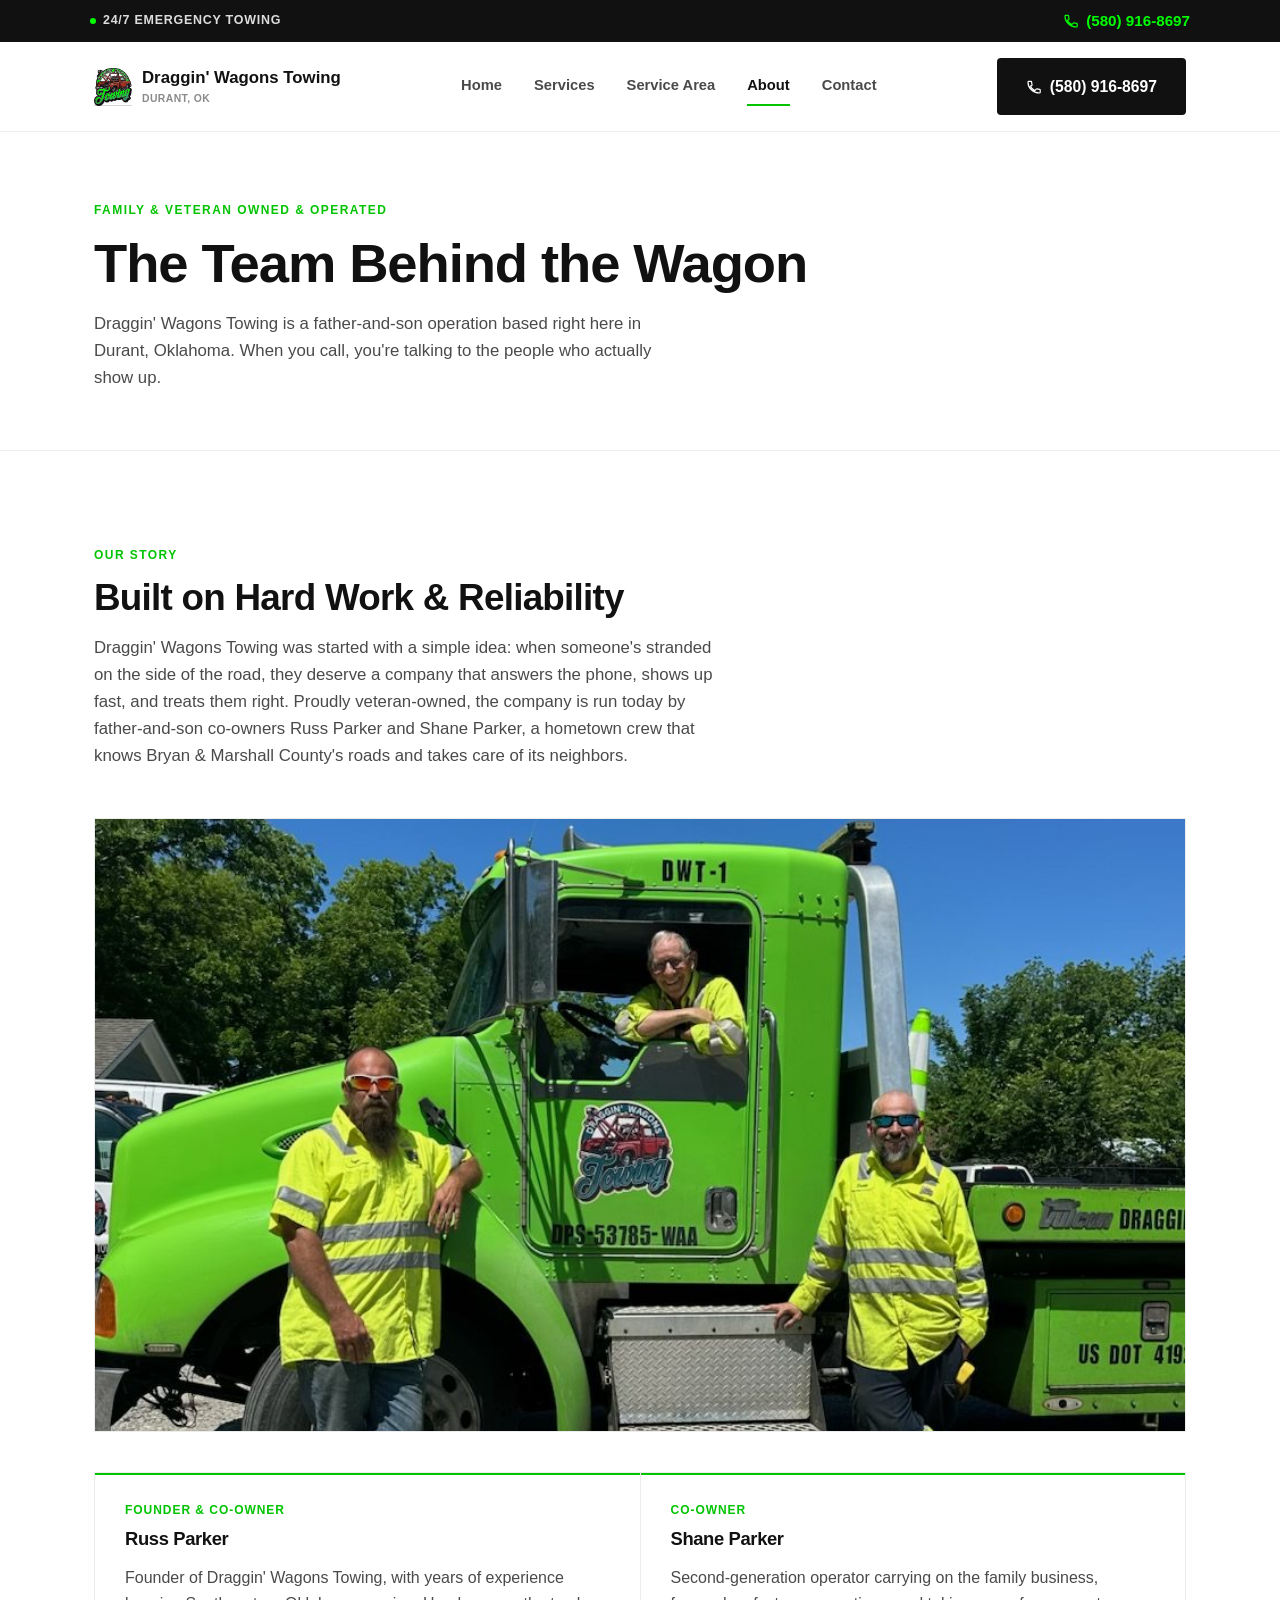
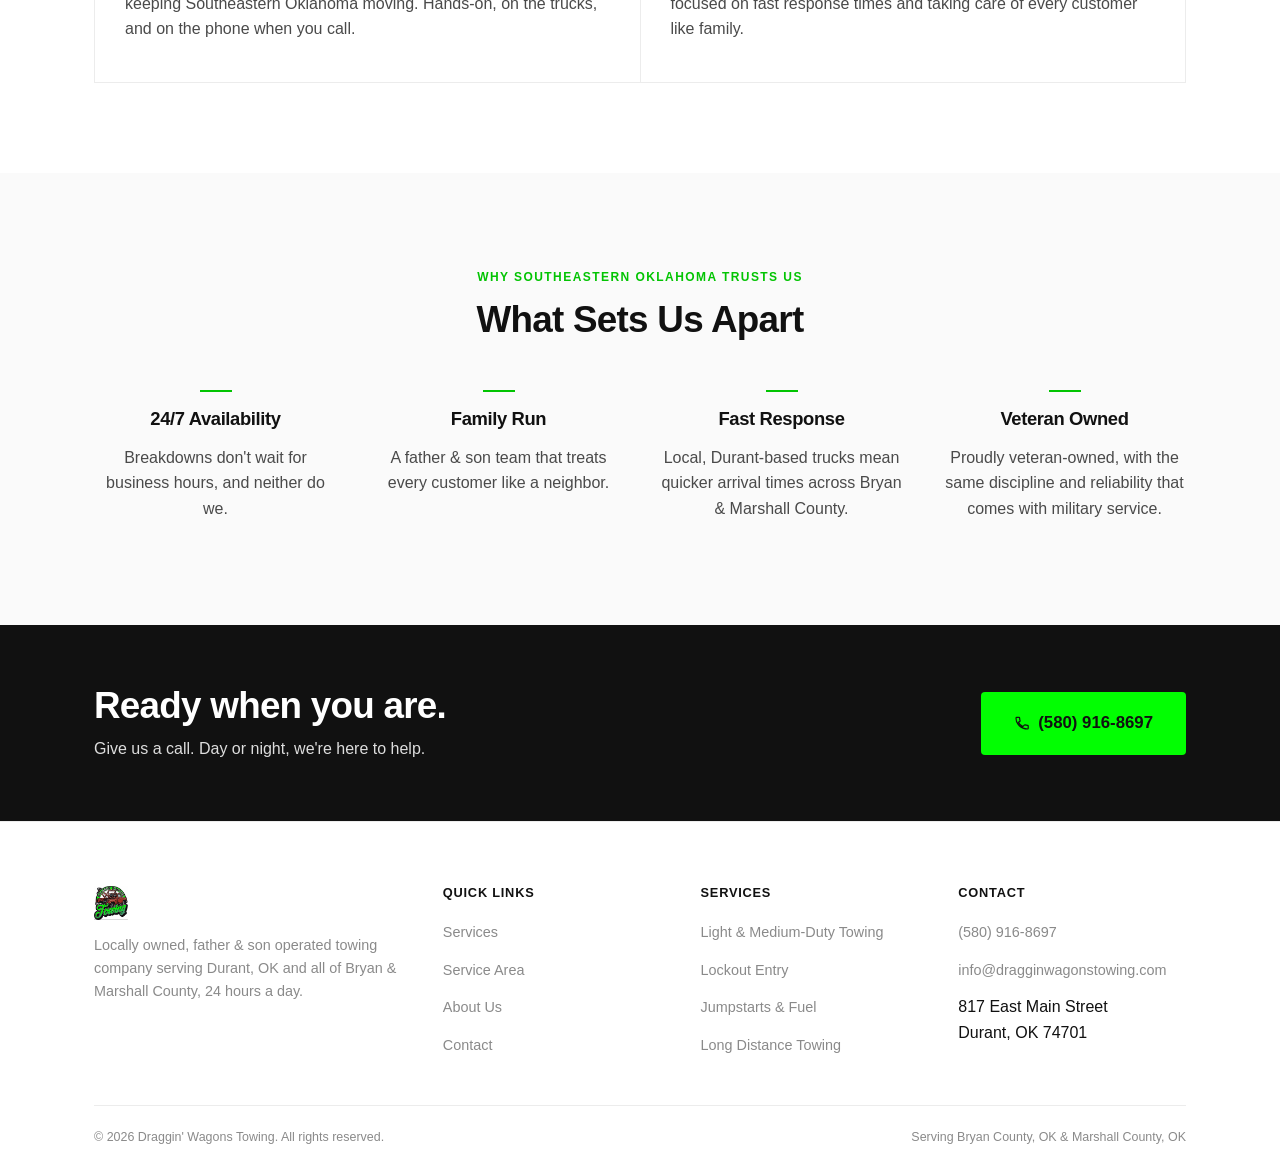
==== about.html @ ea681a14 "Initial site: Draggin' Wagons Towing v1 Static site for a Durant, OK towing company - homepage, serv" ====
<!DOCTYPE html>
<html lang="en">
<head>
<meta charset="UTF-8">
<meta name="viewport" content="width=device-width, initial-scale=1.0">
<title>About Us | Draggin' Wagons Towing, Durant, OK</title>
<meta name="description" content="Draggin' Wagons Towing is a veteran &amp; family owned towing company run by Russ and Shane Parker, based in Durant, OK, proudly serving Bryan &amp; Marshall County 24/7.">
<link rel="canonical" href="https://www.dragginwagonstowing.com/about.html">
<link rel="icon" href="images/favicon.jpg" type="image/jpeg">
<link rel="stylesheet" href="css/style.css">
</head>
<body>

<div class="call-bar">
  <div class="call-bar-inner">
    <span class="call-bar-text"><span class="dot"></span><span class="label">24/7 Emergency Towing</span></span>
    <a href="tel:+15809168697" class="call-bar-btn"><span class="icon"><svg viewBox="0 0 24 24" fill="none" stroke="currentColor" stroke-width="1.8" stroke-linecap="round" stroke-linejoin="round"><path d="M6.6 10.8c1.4 2.8 3.8 5.2 6.6 6.6l2.2-2.2c.3-.3.7-.4 1.1-.3 1.2.4 2.5.6 3.8.6.6 0 1 .4 1 1V20c0 .6-.4 1-1 1C10.5 21 3 13.5 3 4.7c0-.6.4-1 1-1h3.5c.6 0 1 .4 1 1 0 1.3.2 2.6.6 3.8.1.4 0 .8-.3 1.1L6.6 10.8Z"/></svg></span> (580) 916-8697</a>
  </div>
</div>

<header class="site-header">
  <div class="header-inner">
    <a href="index.html" class="brand">
      <img src="images/draggin-wagons-logo.jpg" alt="Draggin' Wagons Towing logo">
      <span class="brand-text">Draggin' Wagons Towing<small>Durant, OK</small></span>
    </a>
    <nav class="main-nav">
      <a href="index.html">Home</a>
      <a href="services.html">Services</a>
      <a href="service-area.html">Service Area</a>
      <a href="about.html" class="active">About</a>
      <a href="contact.html">Contact</a>
    </nav>
    <div class="header-cta">
      <a href="tel:+15809168697" class="btn btn-primary"><span class="call-text"><span class="icon"><svg viewBox="0 0 24 24" fill="none" stroke="currentColor" stroke-width="1.8" stroke-linecap="round" stroke-linejoin="round"><path d="M6.6 10.8c1.4 2.8 3.8 5.2 6.6 6.6l2.2-2.2c.3-.3.7-.4 1.1-.3 1.2.4 2.5.6 3.8.6.6 0 1 .4 1 1V20c0 .6-.4 1-1 1C10.5 21 3 13.5 3 4.7c0-.6.4-1 1-1h3.5c.6 0 1 .4 1 1 0 1.3.2 2.6.6 3.8.1.4 0 .8-.3 1.1L6.6 10.8Z"/></svg></span></span> (580) 916-8697</a>
      <button class="nav-toggle" aria-label="Toggle menu" aria-expanded="false"><span class="icon"><svg viewBox="0 0 24 24" fill="none" stroke="currentColor" stroke-width="1.8" stroke-linecap="round"><path d="M4 7h16M4 12h16M4 17h16"/></svg></span></button>
    </div>
  </div>
</header>

<section class="page-header">
  <div class="container">
    <span class="eyebrow">Family &amp; Veteran Owned &amp; Operated</span>
    <h1>The Team Behind the Wagon</h1>
    <p>Draggin' Wagons Towing is a father-and-son operation based right here in Durant, Oklahoma. When you call, you're talking to the people who actually show up.</p>
  </div>
</section>

<section>
  <div class="container">
    <div class="section-head left">
      <span class="eyebrow">Our Story</span>
      <h2>Built on Hard Work &amp; Reliability</h2>
      <p>Draggin' Wagons Towing was started with a simple idea: when someone's stranded on the side of the road, they deserve a company that answers the phone, shows up fast, and treats them right. Proudly veteran-owned, the company is run today by father-and-son co-owners Russ Parker and Shane Parker, a hometown crew that knows Bryan &amp; Marshall County's roads and takes care of its neighbors.</p>
    </div>

    <div class="team-photo">
      <img src="images/team-father-son.jpg" alt="The Draggin' Wagons Towing crew with one of their wreckers">
    </div>

    <div class="team-grid">
      <div class="team-card">
        <div class="info">
          <div class="role">Founder &amp; Co-Owner</div>
          <h3>Russ Parker</h3>
          <p>Founder of Draggin' Wagons Towing, with years of experience keeping Southeastern Oklahoma moving. Hands-on, on the trucks, and on the phone when you call.</p>
        </div>
      </div>
      <div class="team-card">
        <div class="info">
          <div class="role">Co-Owner</div>
          <h3>Shane Parker</h3>
          <p>Second-generation operator carrying on the family business, focused on fast response times and taking care of every customer like family.</p>
        </div>
      </div>
    </div>
  </div>
</section>

<section class="section-alt">
  <div class="container">
    <div class="section-head">
      <span class="eyebrow">Why Southeastern Oklahoma Trusts Us</span>
      <h2>What Sets Us Apart</h2>
    </div>
    <div class="values-grid">
      <div class="value-card">
        <h3>24/7 Availability</h3>
        <p>Breakdowns don't wait for business hours, and neither do we.</p>
      </div>
      <div class="value-card">
        <h3>Family Run</h3>
        <p>A father &amp; son team that treats every customer like a neighbor.</p>
      </div>
      <div class="value-card">
        <h3>Fast Response</h3>
        <p>Local, Durant-based trucks mean quicker arrival times across Bryan &amp; Marshall County.</p>
      </div>
      <div class="value-card">
        <h3>Veteran Owned</h3>
        <p>Proudly veteran-owned, with the same discipline and reliability that comes with military service.</p>
      </div>
    </div>
  </div>
</section>

<section class="cta-banner">
  <div class="container cta-banner-inner">
    <div>
      <h2>Ready when you are.</h2>
      <p>Give us a call. Day or night, we're here to help.</p>
    </div>
    <a href="tel:+15809168697" class="btn btn-primary btn-lg"><span class="icon"><svg viewBox="0 0 24 24" fill="none" stroke="currentColor" stroke-width="1.8" stroke-linecap="round" stroke-linejoin="round"><path d="M6.6 10.8c1.4 2.8 3.8 5.2 6.6 6.6l2.2-2.2c.3-.3.7-.4 1.1-.3 1.2.4 2.5.6 3.8.6.6 0 1 .4 1 1V20c0 .6-.4 1-1 1C10.5 21 3 13.5 3 4.7c0-.6.4-1 1-1h3.5c.6 0 1 .4 1 1 0 1.3.2 2.6.6 3.8.1.4 0 .8-.3 1.1L6.6 10.8Z"/></svg></span> (580) 916-8697</a>
  </div>
</section>

<footer class="site-footer">
  <div class="container">
    <div class="footer-grid">
      <div>
        <div class="footer-brand">
          <img src="images/draggin-wagons-logo.jpg" alt="Draggin' Wagons Towing logo">
        </div>
        <p>Locally owned, father &amp; son operated towing company serving Durant, OK and all of Bryan &amp; Marshall County, 24 hours a day.</p>
      </div>
      <div>
        <h4>Quick Links</h4>
        <ul>
          <li><a href="services.html">Services</a></li>
          <li><a href="service-area.html">Service Area</a></li>
          <li><a href="about.html">About Us</a></li>
          <li><a href="contact.html">Contact</a></li>
        </ul>
      </div>
      <div>
        <h4>Services</h4>
        <ul>
          <li><a href="services.html#towing">Light &amp; Medium-Duty Towing</a></li>
          <li><a href="services.html#lockout">Lockout Entry</a></li>
          <li><a href="services.html#roadside">Jumpstarts &amp; Fuel</a></li>
          <li><a href="services.html#longdistance">Long Distance Towing</a></li>
        </ul>
      </div>
      <div>
        <h4>Contact</h4>
        <ul>
          <li><a href="tel:+15809168697">(580) 916-8697</a></li>
          <li><a href="mailto:info@dragginwagonstowing.com">info@dragginwagonstowing.com</a></li>
          <li>817 East Main Street<br>Durant, OK 74701</li>
        </ul>
      </div>
    </div>
    <div class="footer-bottom">
      <span>&copy; 2026 Draggin' Wagons Towing. All rights reserved.</span>
      <span>Serving Bryan County, OK &amp; Marshall County, OK</span>
    </div>
  </div>
</footer>

<script src="js/main.js"></script>
</body>
</html>
---- css/style.css ----
/* ============================================
   Draggin' Wagons Towing - Site Styles
   Minimal. White background. Restrained accent color.
   No scroll animations.
   ============================================ */

:root {
  --green: #02c402;
  --green-bright: #02FE02;
  --black: #111111;
  --white: #ffffff;
  --brown: #A63022;
  --gray-100: #fafafa;
  --gray-200: #ececec;
  --gray-300: #dddddd;
  --gray-500: #8a8a8a;
  --gray-700: #4a4a4a;
  --radius: 4px;
  --max-width: 1140px;
  --font: -apple-system, BlinkMacSystemFont, "Segoe UI", Roboto, Helvetica, Arial, sans-serif;
}

* { box-sizing: border-box; }

body {
  margin: 0;
  font-family: var(--font);
  color: var(--black);
  background: var(--white);
  line-height: 1.6;
  -webkit-font-smoothing: antialiased;
}

img { max-width: 100%; display: block; }
a { color: inherit; text-decoration: none; }

.container {
  max-width: var(--max-width);
  margin: 0 auto;
  padding: 0 24px;
}

h1, h2, h3, h4 {
  font-weight: 800;
  line-height: 1.15;
  margin: 0 0 16px;
  letter-spacing: -0.02em;
}

h1 { font-size: clamp(2.1rem, 5vw, 3.4rem); }
h2 { font-size: clamp(1.6rem, 3.2vw, 2.3rem); }
h3 { font-size: 1.15rem; }

p { margin: 0 0 14px; color: var(--gray-700); }

ul { margin: 0; padding: 0; list-style: none; }

section { padding: 90px 0; }
section.tight { padding: 60px 0; }

.section-alt { background: var(--gray-100); }

.eyebrow {
  display: inline-block;
  color: var(--green);
  font-weight: 700;
  text-transform: uppercase;
  letter-spacing: 0.12em;
  font-size: 0.75rem;
  margin-bottom: 12px;
}

.center { text-align: center; }
.section-head { max-width: 620px; margin: 0 auto 48px; text-align: center; }
.section-head.left { margin: 0 0 48px; text-align: left; }
.section-head p { font-size: 1.05rem; }

/* ---------- Icons ---------- */
.icon {
  display: inline-block;
  width: 1em;
  height: 1em;
  vertical-align: -0.15em;
}

.icon svg { width: 100%; height: 100%; display: block; }

.btn .icon, .call-bar-btn .icon { width: 16px; height: 16px; }
.hero-actions .btn-lg .icon { width: 18px; height: 18px; }
.badge .icon { width: 15px; height: 15px; }
.contact-line .icon { width: 20px; height: 20px; color: var(--brown); }

/* ---------- Buttons ---------- */
.btn {
  display: inline-flex;
  align-items: center;
  justify-content: center;
  gap: 8px;
  padding: 15px 28px;
  border-radius: var(--radius);
  font-weight: 700;
  font-size: 0.98rem;
  border: 1px solid transparent;
  cursor: pointer;
}

.btn-primary { background: var(--black); color: var(--white); }
.btn-primary:hover { background: var(--green); color: var(--black); }

.btn-outline {
  background: transparent;
  color: var(--black);
  border-color: var(--gray-300);
}
.btn-outline:hover { border-color: var(--black); }

.btn-block { width: 100%; }
.btn-lg { padding: 17px 32px; font-size: 1.05rem; }

/* ============================================
   Sticky mobile call bar (thin, minimal)
   ============================================ */
.call-bar {
  background: var(--black);
  color: var(--white);
  position: sticky;
  top: 0;
  z-index: 200;
}

.call-bar-inner {
  max-width: var(--max-width);
  margin: 0 auto;
  display: flex;
  align-items: center;
  justify-content: space-between;
  gap: 10px;
  padding: 9px 20px;
}

.call-bar-text {
  font-weight: 600;
  font-size: 0.78rem;
  text-transform: uppercase;
  letter-spacing: 0.06em;
  color: var(--gray-300);
  display: flex;
  align-items: center;
  gap: 7px;
}

.call-bar-text .dot {
  width: 6px;
  height: 6px;
  border-radius: 50%;
  background: var(--green-bright);
  display: inline-block;
}

.call-bar-btn {
  color: var(--green-bright);
  font-weight: 800;
  font-size: 0.95rem;
  display: flex;
  align-items: center;
  gap: 7px;
  white-space: nowrap;
}

/* ---------- Header ---------- */
header.site-header {
  background: var(--white);
  position: sticky;
  top: 38px;
  z-index: 190;
  border-bottom: 1px solid var(--gray-200);
}

.header-inner {
  max-width: var(--max-width);
  margin: 0 auto;
  padding: 16px 24px;
  display: flex;
  align-items: center;
  justify-content: space-between;
  gap: 16px;
}

.brand {
  display: flex;
  align-items: center;
  gap: 10px;
  color: var(--black);
  font-weight: 800;
  font-size: 1.05rem;
}

.brand img { height: 38px; width: auto; }

.brand-text { line-height: 1.25; }
.brand-text small {
  display: block;
  margin-top: 3px;
  font-weight: 600;
  font-size: 0.65rem;
  color: var(--gray-500);
  letter-spacing: 0.04em;
  text-transform: uppercase;
}

nav.main-nav { display: flex; align-items: center; gap: 32px; }

nav.main-nav a {
  color: var(--gray-700);
  font-weight: 600;
  font-size: 0.92rem;
  padding: 6px 0;
  border-bottom: 2px solid transparent;
}

nav.main-nav a:hover,
nav.main-nav a.active {
  color: var(--black);
  border-color: var(--green);
}

.header-cta { display: flex; align-items: center; gap: 14px; }

.nav-toggle {
  display: none;
  background: none;
  border: 1px solid var(--gray-300);
  color: var(--black);
  border-radius: var(--radius);
  padding: 8px 10px;
  font-size: 1.05rem;
  cursor: pointer;
}

/* ---------- Hero ---------- */
.hero { padding: 38px 0 50px; }

.hero-grid {
  display: grid;
  grid-template-columns: 1.05fr 0.95fr;
  gap: 56px;
  align-items: center;
}

.hero h1 span { color: var(--green); }

.hero-sub { font-size: 1.12rem; max-width: 46ch; }

.hero-actions {
  display: flex;
  flex-wrap: wrap;
  gap: 14px;
  margin-top: 26px;
}

.hero-badges {
  display: flex;
  flex-wrap: wrap;
  gap: 24px;
  margin-top: 24px;
  padding-top: 20px;
  border-top: 1px solid var(--gray-200);
}

.badge {
  font-size: 0.85rem;
  font-weight: 600;
  color: var(--gray-700);
  display: flex;
  align-items: center;
  gap: 6px;
}

.badge .g { color: #f5a623; letter-spacing: 1px; }

.hero-media {
  border-radius: var(--radius);
  overflow: hidden;
  border: 1px solid var(--gray-200);
  aspect-ratio: 4 / 3;
}

.hero-media img { width: 100%; height: 100%; object-fit: cover; object-position: center; }

/* ---------- Rating strip ---------- */
.rating-strip {
  border-top: 1px solid var(--gray-200);
  border-bottom: 1px solid var(--gray-200);
  padding: 22px 0;
}

.rating-strip-inner {
  display: flex;
  flex-wrap: wrap;
  align-items: center;
  justify-content: center;
  gap: 18px;
  text-align: center;
}

.rating-score { display: flex; align-items: center; gap: 10px; font-weight: 800; }
.rating-score .num { font-size: 1.3rem; }
.stars { color: #f5a623; letter-spacing: 2px; font-size: 1rem; }
.rating-strip small { color: var(--gray-500); }
.rating-strip a { color: var(--black); font-weight: 700; border-bottom: 1px solid var(--green); }

/* ---------- Quick service list (home) ---------- */
.quick-services {
  display: grid;
  grid-template-columns: repeat(5, 1fr);
  gap: 1px;
  background: var(--gray-200);
  border: 1px solid var(--gray-200);
}

.quick-service {
  background: var(--white);
  padding: 28px 16px 26px;
  text-align: center;
  border-top: 2px solid var(--green);
}

.quick-service .label {
  font-weight: 700;
  font-size: 0.9rem;
  line-height: 1.3;
  color: var(--black);
}

.quick-service .label small {
  display: block;
  color: var(--gray-500);
  font-weight: 600;
  text-transform: uppercase;
  font-size: 0.7rem;
  margin-top: 2px;
}

/* ---------- Service cards (services page) ---------- */
.service-cards {
  display: grid;
  grid-template-columns: repeat(2, 1fr);
  gap: 1px;
  background: var(--gray-200);
  border: 1px solid var(--gray-200);
}

.service-card { background: var(--white); padding: 34px; border-top: 2px solid var(--green); }
.service-card h3 { color: var(--black); }
.service-card p { margin-bottom: 0; }

/* ---------- Oklahoma service area map ---------- */
.ok-map-card {
  background: var(--white);
  border: 1px solid var(--gray-200);
  padding: 28px 28px 24px;
  margin-bottom: 40px;
  display: grid;
  grid-template-columns: 1fr 1.2fr;
  gap: 40px;
  align-items: center;
}

.ok-map-figure { width: 100%; }

.ok-map-figure svg,
.ok-map-figure img {
  width: 100%;
  height: auto;
  display: block;
}

.ok-map-figure .ok-counties path {
  transition: fill 0.15s ease;
}

.ok-map-aside {
  border-right: 1px solid var(--gray-200);
  padding-right: 32px;
}

.ok-map-aside .eyebrow { margin-bottom: 6px; }

.ok-map-aside h3 {
  font-size: 1.3rem;
  margin-bottom: 20px;
}

.ok-county-block { margin-bottom: 22px; }
.ok-county-block:last-of-type { margin-bottom: 20px; }

.ok-county-block h4 {
  display: flex;
  align-items: center;
  gap: 9px;
  font-size: 1rem;
  color: var(--black);
  padding-bottom: 8px;
  margin-bottom: 10px;
  border-bottom: 2px solid var(--green);
}

.ok-county-block .dot {
  width: 11px;
  height: 11px;
  border-radius: 3px;
  background: var(--green);
  flex-shrink: 0;
}

.ok-county-block .county-note {
  font-size: 0.82rem;
  color: var(--gray-500);
  margin: -4px 0 10px;
}

.ok-city-list {
  list-style: none;
  margin: 0;
  padding: 0;
  columns: 2;
  column-gap: 18px;
  font-size: 0.85rem;
  color: var(--gray-700);
}

.ok-city-list li {
  padding: 3px 0;
  break-inside: avoid;
}

.ok-map-legend {
  display: flex;
  flex-wrap: wrap;
  gap: 22px;
  margin-top: 16px;
  padding-top: 16px;
  border-top: 1px solid var(--gray-200);
  font-size: 0.85rem;
  color: var(--gray-700);
}

.ok-map-legend span { display: inline-flex; align-items: center; gap: 8px; }

.ok-map-legend .swatch-county {
  width: 14px;
  height: 14px;
  border-radius: 3px;
  background: var(--green);
  display: inline-block;
}

.ok-map-legend .swatch-pin {
  width: 12px;
  height: 12px;
  border-radius: 50% 50% 50% 0;
  background: var(--brown);
  transform: rotate(-45deg);
  display: inline-block;
}

@media (max-width: 760px) {
  .ok-map-card { grid-template-columns: 1fr; padding: 20px; }
  .ok-map-aside { border-right: 0; padding-right: 0; border-top: 1px solid var(--gray-200); padding-top: 24px; margin-top: 24px; }
  .ok-map-figure { order: -1; }
  .ok-city-list { columns: 2; }
}

/* ---------- Gallery ---------- */
.gallery-grid {
  display: grid;
  grid-template-columns: repeat(3, 1fr);
  gap: 1px;
  background: var(--gray-200);
  border: 1px solid var(--gray-200);
}

.gallery-item { background: var(--white); overflow: hidden; aspect-ratio: 4 / 3; }
.gallery-item img { width: 100%; height: 100%; object-fit: cover; }

/* ---------- Reviews ---------- */
.review-grid {
  display: grid;
  grid-template-columns: repeat(3, 1fr);
  gap: 1px;
  background: var(--gray-200);
  border: 1px solid var(--gray-200);
}

.review-card { background: var(--white); padding: 30px; }
.review-card .stars { display: block; margin-bottom: 14px; }
.review-card p { color: var(--gray-700); }
.review-card .who { font-weight: 700; margin-top: 14px; color: var(--black); }
.review-card .who small { display: block; font-weight: 500; color: var(--gray-500); }

/* ---------- CTA banner ---------- */
.cta-banner { background: var(--black); padding: 60px 0; }

.cta-banner-inner {
  display: flex;
  align-items: center;
  justify-content: space-between;
  flex-wrap: wrap;
  gap: 24px;
}

.cta-banner h2 { margin: 0; color: var(--white); }
.cta-banner p { margin: 8px 0 0; color: var(--gray-300); }
.cta-banner .btn-primary { background: var(--green-bright); color: var(--black); }
.cta-banner .btn-primary:hover { background: var(--white); }

/* ---------- About / team ---------- */
.team-grid {
  display: grid;
  grid-template-columns: 1fr 1fr;
  gap: 1px;
  background: var(--gray-200);
  border: 1px solid var(--gray-200);
}

.team-photo {
  border: 1px solid var(--gray-200);
  overflow: hidden;
  margin-bottom: 40px;
  aspect-ratio: 16 / 9;
}

.team-photo img { width: 100%; height: 100%; object-fit: cover; object-position: center 30%; }

@media (max-width: 700px) {
  .team-photo { aspect-ratio: 4 / 3; }
}

.team-card { background: var(--white); }
.team-card .info { border-top: 2px solid var(--green); }

.headshot-placeholder {
  aspect-ratio: 4 / 3;
  background: var(--gray-100);
  display: flex;
  align-items: center;
  justify-content: center;
  color: var(--gray-500);
  font-weight: 600;
  font-size: 0.85rem;
  text-align: center;
  border-bottom: 1px solid var(--gray-200);
}

.team-card .info { padding: 26px 30px; }
.team-card .role {
  color: var(--green);
  font-weight: 700;
  text-transform: uppercase;
  font-size: 0.75rem;
  letter-spacing: 0.08em;
  margin-bottom: 8px;
}

.values-grid {
  display: grid;
  grid-template-columns: repeat(4, 1fr);
  gap: 40px;
  margin-top: 10px;
}

@media (max-width: 900px) {
  .values-grid { grid-template-columns: repeat(2, 1fr); gap: 32px; }
}

.value-card { text-align: center; }
.value-card h3::before {
  content: "";
  display: block;
  width: 32px;
  height: 2px;
  background: var(--green);
  margin: 0 auto 16px;
}

/* ---------- Contact ---------- */
.contact-grid { display: grid; grid-template-columns: 1fr 1fr; gap: 50px; }

.contact-card {
  background: var(--white);
  border: 1px solid var(--gray-200);
  padding: 32px;
}

.contact-line {
  display: flex;
  align-items: flex-start;
  gap: 16px;
  padding: 16px 0;
  border-bottom: 1px solid var(--gray-200);
}

.contact-line:last-child { border-bottom: none; }
.contact-line .icon { flex-shrink: 0; margin-top: 2px; }
.contact-line strong { display: block; color: var(--black); }

.map-embed {
  border: 1px solid var(--gray-200);
  overflow: hidden;
}

.map-embed iframe {
  width: 100%;
  height: 100%;
  min-height: 360px;
  border: 0;
  display: block;
  filter: grayscale(15%);
}

.hours-table { width: 100%; border-collapse: collapse; }
.hours-table td { padding: 10px 0; border-bottom: 1px solid var(--gray-200); color: var(--gray-700); }
.hours-table td:last-child { text-align: right; font-weight: 700; color: var(--black); }

/* ---------- Footer ---------- */
footer.site-footer {
  background: var(--white);
  color: var(--black);
  padding: 64px 0 24px;
  border-top: 1px solid var(--gray-200);
}

.footer-grid {
  display: grid;
  grid-template-columns: 1.4fr 1fr 1fr 1fr;
  gap: 30px;
  padding-bottom: 36px;
}

.footer-grid h4 {
  color: var(--black);
  font-size: 0.8rem;
  text-transform: uppercase;
  letter-spacing: 0.06em;
  margin-bottom: 18px;
}

.footer-grid a, .footer-grid p { color: var(--gray-500); font-size: 0.9rem; }
.footer-grid ul li { margin-bottom: 12px; }
.footer-grid ul li a:hover { color: var(--black); }

.footer-brand { display: flex; align-items: center; gap: 10px; margin-bottom: 14px; }
.footer-brand img { height: 34px; }

.footer-bottom {
  padding-top: 22px;
  border-top: 1px solid var(--gray-200);
  display: flex;
  justify-content: space-between;
  flex-wrap: wrap;
  gap: 10px;
  font-size: 0.78rem;
  color: var(--gray-500);
}

/* ---------- Page header (interior pages) ---------- */
.page-header { padding: 64px 0 44px; border-bottom: 1px solid var(--gray-200); }
.page-header p { max-width: 60ch; font-size: 1.05rem; }

.photo-band { width: 100%; max-height: 340px; overflow: hidden; }
.photo-band img { width: 100%; height: 340px; object-fit: cover; }

@media (max-width: 700px) {
  .photo-band, .photo-band img { height: 200px; max-height: 200px; }
}

/* ---------- Utilities ---------- */
.mt-0 { margin-top: 0; }
.text-brown { color: var(--brown); }
.text-green { color: var(--green); }

/* ============================================
   RESPONSIVE
   ============================================ */
@media (max-width: 900px) {
  nav.main-nav { display: none; }
  .nav-toggle { display: inline-flex; align-items: center; }

  nav.main-nav.open {
    display: flex;
    flex-direction: column;
    position: absolute;
    top: 100%;
    left: 0;
    right: 0;
    background: var(--white);
    padding: 10px 24px 22px;
    gap: 4px;
    border-bottom: 1px solid var(--gray-200);
  }

  .hero { padding: 40px 0 50px; }
  .hero-grid { grid-template-columns: 1fr; gap: 32px; }
  .hero-media { order: -1; aspect-ratio: 16 / 10; }

  .quick-services { grid-template-columns: repeat(2, 1fr); }
  .service-cards { grid-template-columns: 1fr; }
  .review-grid { grid-template-columns: 1fr; }
  .gallery-grid { grid-template-columns: 1fr; }
  .team-grid { grid-template-columns: 1fr; }
  .values-grid { grid-template-columns: 1fr; gap: 30px; }
  .contact-grid { grid-template-columns: 1fr; }
  .footer-grid { grid-template-columns: 1fr 1fr; }

  section { padding: 56px 0; }

  .cta-banner-inner { text-align: center; justify-content: center; }
  .header-cta .call-text { display: none; }
}

@media (max-width: 520px) {
  .quick-services { grid-template-columns: repeat(2, 1fr); }
  .footer-grid { grid-template-columns: 1fr; }
  .call-bar-text span.label { display: none; }
}
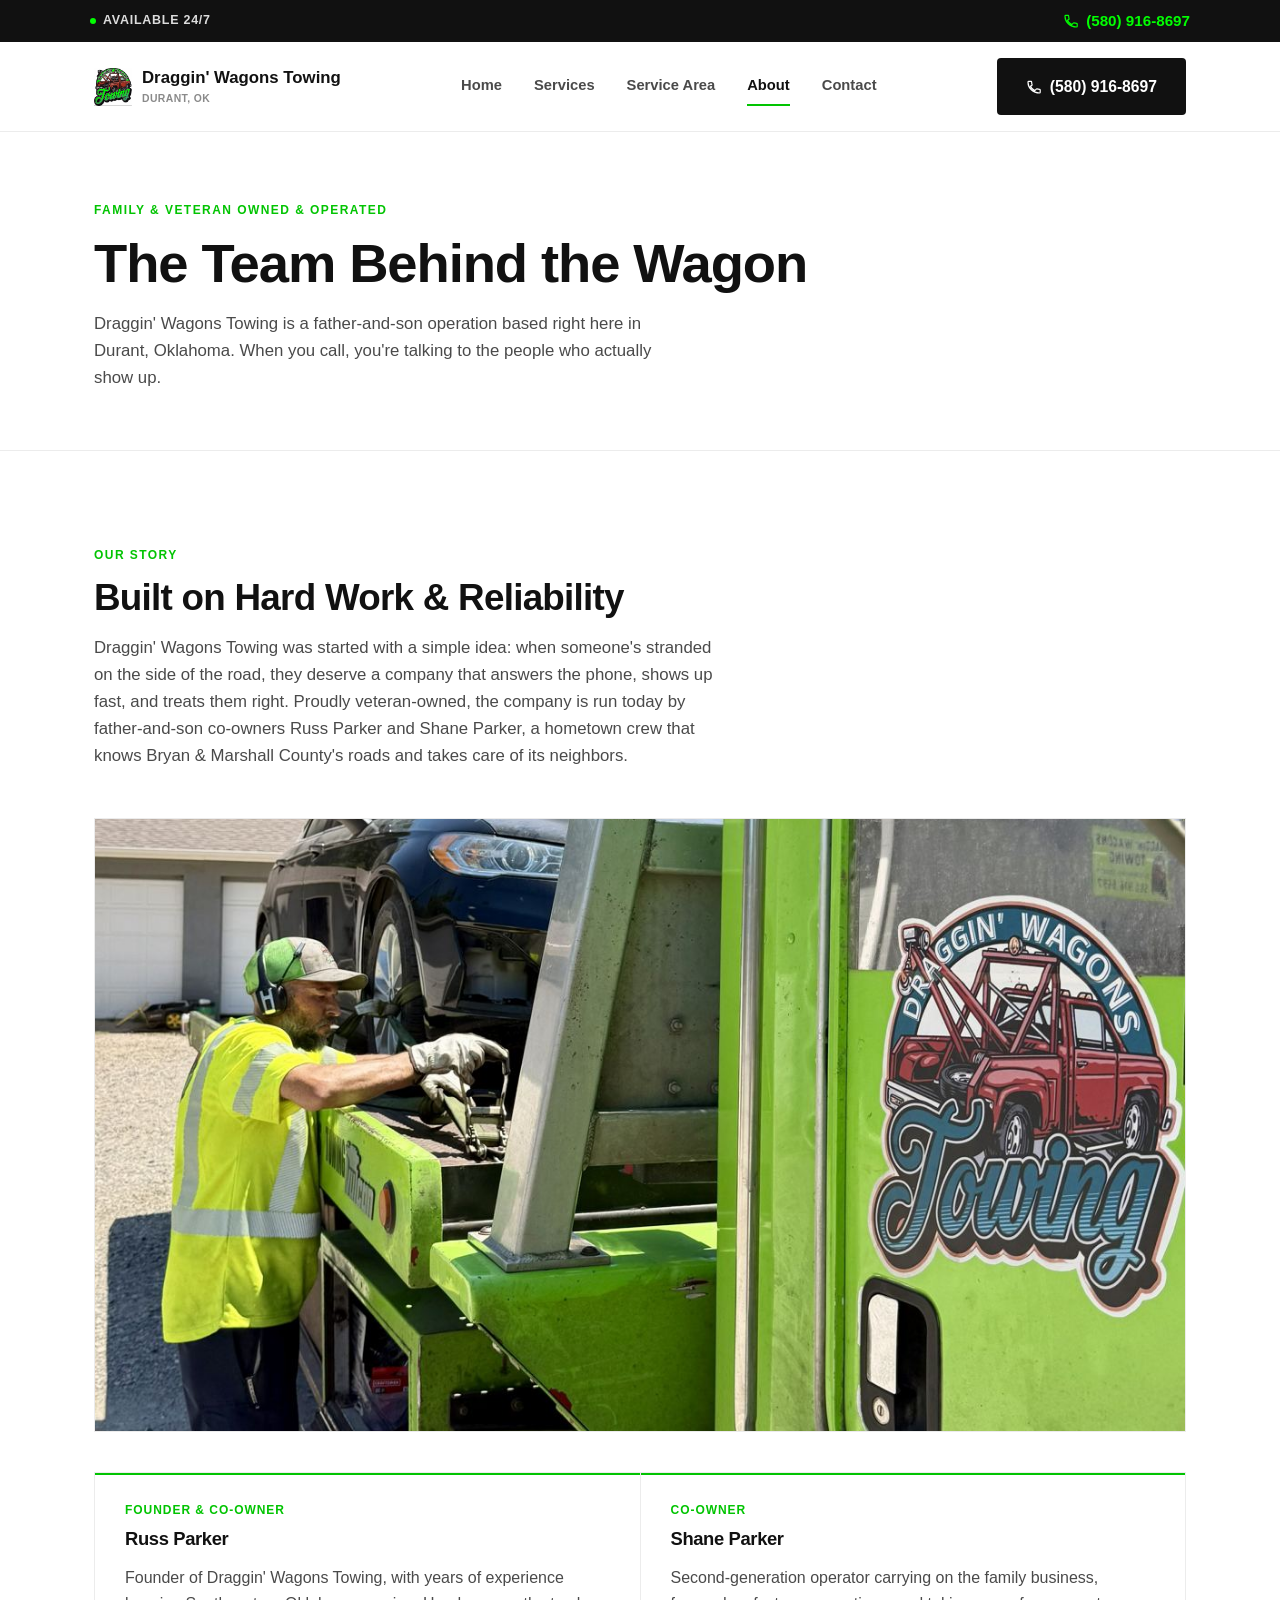
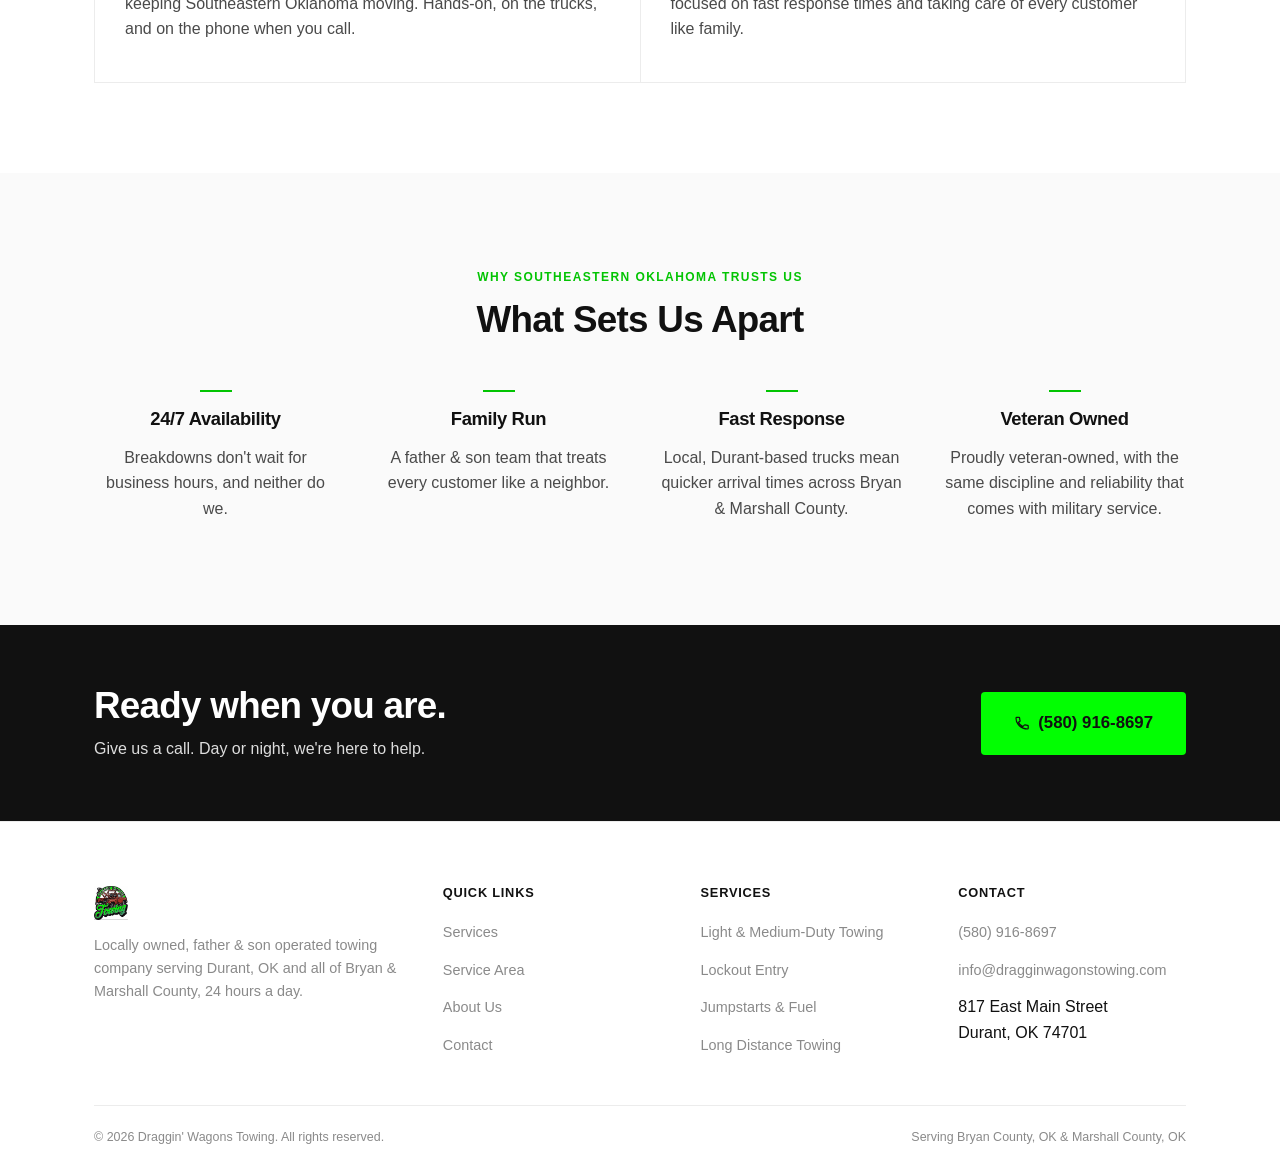
==== commit b83db034: "Update copy, call bar, and crew photos - Change sticky call bar label to "Available 24/7" and keep i" ====
--- a/about.html
+++ b/about.html
@@ -13,7 +13,7 @@
 
 <div class="call-bar">
   <div class="call-bar-inner">
-    <span class="call-bar-text"><span class="dot"></span><span class="label">24/7 Emergency Towing</span></span>
+    <span class="call-bar-text"><span class="dot"></span><span class="label">Available 24/7</span></span>
     <a href="tel:+15809168697" class="call-bar-btn"><span class="icon"><svg viewBox="0 0 24 24" fill="none" stroke="currentColor" stroke-width="1.8" stroke-linecap="round" stroke-linejoin="round"><path d="M6.6 10.8c1.4 2.8 3.8 5.2 6.6 6.6l2.2-2.2c.3-.3.7-.4 1.1-.3 1.2.4 2.5.6 3.8.6.6 0 1 .4 1 1V20c0 .6-.4 1-1 1C10.5 21 3 13.5 3 4.7c0-.6.4-1 1-1h3.5c.6 0 1 .4 1 1 0 1.3.2 2.6.6 3.8.1.4 0 .8-.3 1.1L6.6 10.8Z"/></svg></span> (580) 916-8697</a>
   </div>
 </div>
@@ -32,7 +32,7 @@
       <a href="contact.html">Contact</a>
     </nav>
     <div class="header-cta">
-      <a href="tel:+15809168697" class="btn btn-primary"><span class="call-text"><span class="icon"><svg viewBox="0 0 24 24" fill="none" stroke="currentColor" stroke-width="1.8" stroke-linecap="round" stroke-linejoin="round"><path d="M6.6 10.8c1.4 2.8 3.8 5.2 6.6 6.6l2.2-2.2c.3-.3.7-.4 1.1-.3 1.2.4 2.5.6 3.8.6.6 0 1 .4 1 1V20c0 .6-.4 1-1 1C10.5 21 3 13.5 3 4.7c0-.6.4-1 1-1h3.5c.6 0 1 .4 1 1 0 1.3.2 2.6.6 3.8.1.4 0 .8-.3 1.1L6.6 10.8Z"/></svg></span></span> (580) 916-8697</a>
+      <a href="tel:+15809168697" class="btn btn-primary header-call" aria-label="Call (580) 916-8697"><span class="call-text"><span class="icon"><svg viewBox="0 0 24 24" fill="none" stroke="currentColor" stroke-width="1.8" stroke-linecap="round" stroke-linejoin="round"><path d="M6.6 10.8c1.4 2.8 3.8 5.2 6.6 6.6l2.2-2.2c.3-.3.7-.4 1.1-.3 1.2.4 2.5.6 3.8.6.6 0 1 .4 1 1V20c0 .6-.4 1-1 1C10.5 21 3 13.5 3 4.7c0-.6.4-1 1-1h3.5c.6 0 1 .4 1 1 0 1.3.2 2.6.6 3.8.1.4 0 .8-.3 1.1L6.6 10.8Z"/></svg></span></span><span class="call-number"> (580) 916-8697</span></a>
       <button class="nav-toggle" aria-label="Toggle menu" aria-expanded="false"><span class="icon"><svg viewBox="0 0 24 24" fill="none" stroke="currentColor" stroke-width="1.8" stroke-linecap="round"><path d="M4 7h16M4 12h16M4 17h16"/></svg></span></button>
     </div>
   </div>
@@ -55,7 +55,7 @@
     </div>
 
     <div class="team-photo">
-      <img src="images/team-father-son.jpg" alt="The Draggin' Wagons Towing crew with one of their wreckers">
+      <img src="images/team-strapping-load.jpg" alt="Draggin' Wagons Towing crew member securing a load on the flatbed wrecker">
     </div>
 
     <div class="team-grid">
--- a/css/style.css
+++ b/css/style.css
@@ -530,7 +530,7 @@
   aspect-ratio: 16 / 9;
 }
 
-.team-photo img { width: 100%; height: 100%; object-fit: cover; object-position: center 30%; }
+.team-photo img { width: 100%; height: 100%; object-fit: cover; object-position: center 55%; }
 
 @media (max-width: 700px) {
   .team-photo { aspect-ratio: 4 / 3; }
@@ -715,11 +715,18 @@
   section { padding: 56px 0; }
 
   .cta-banner-inner { text-align: center; justify-content: center; }
-  .header-cta .call-text { display: none; }
+  .header-cta .call-number { display: none; }
+  .header-call {
+    padding: 0;
+    width: 44px;
+    height: 44px;
+    flex-shrink: 0;
+  }
+  .header-call .call-text { display: inline-flex; }
+  .header-call .icon { width: 19px; height: 19px; }
 }
 
 @media (max-width: 520px) {
   .quick-services { grid-template-columns: repeat(2, 1fr); }
   .footer-grid { grid-template-columns: 1fr; }
-  .call-bar-text span.label { display: none; }
-}
+}
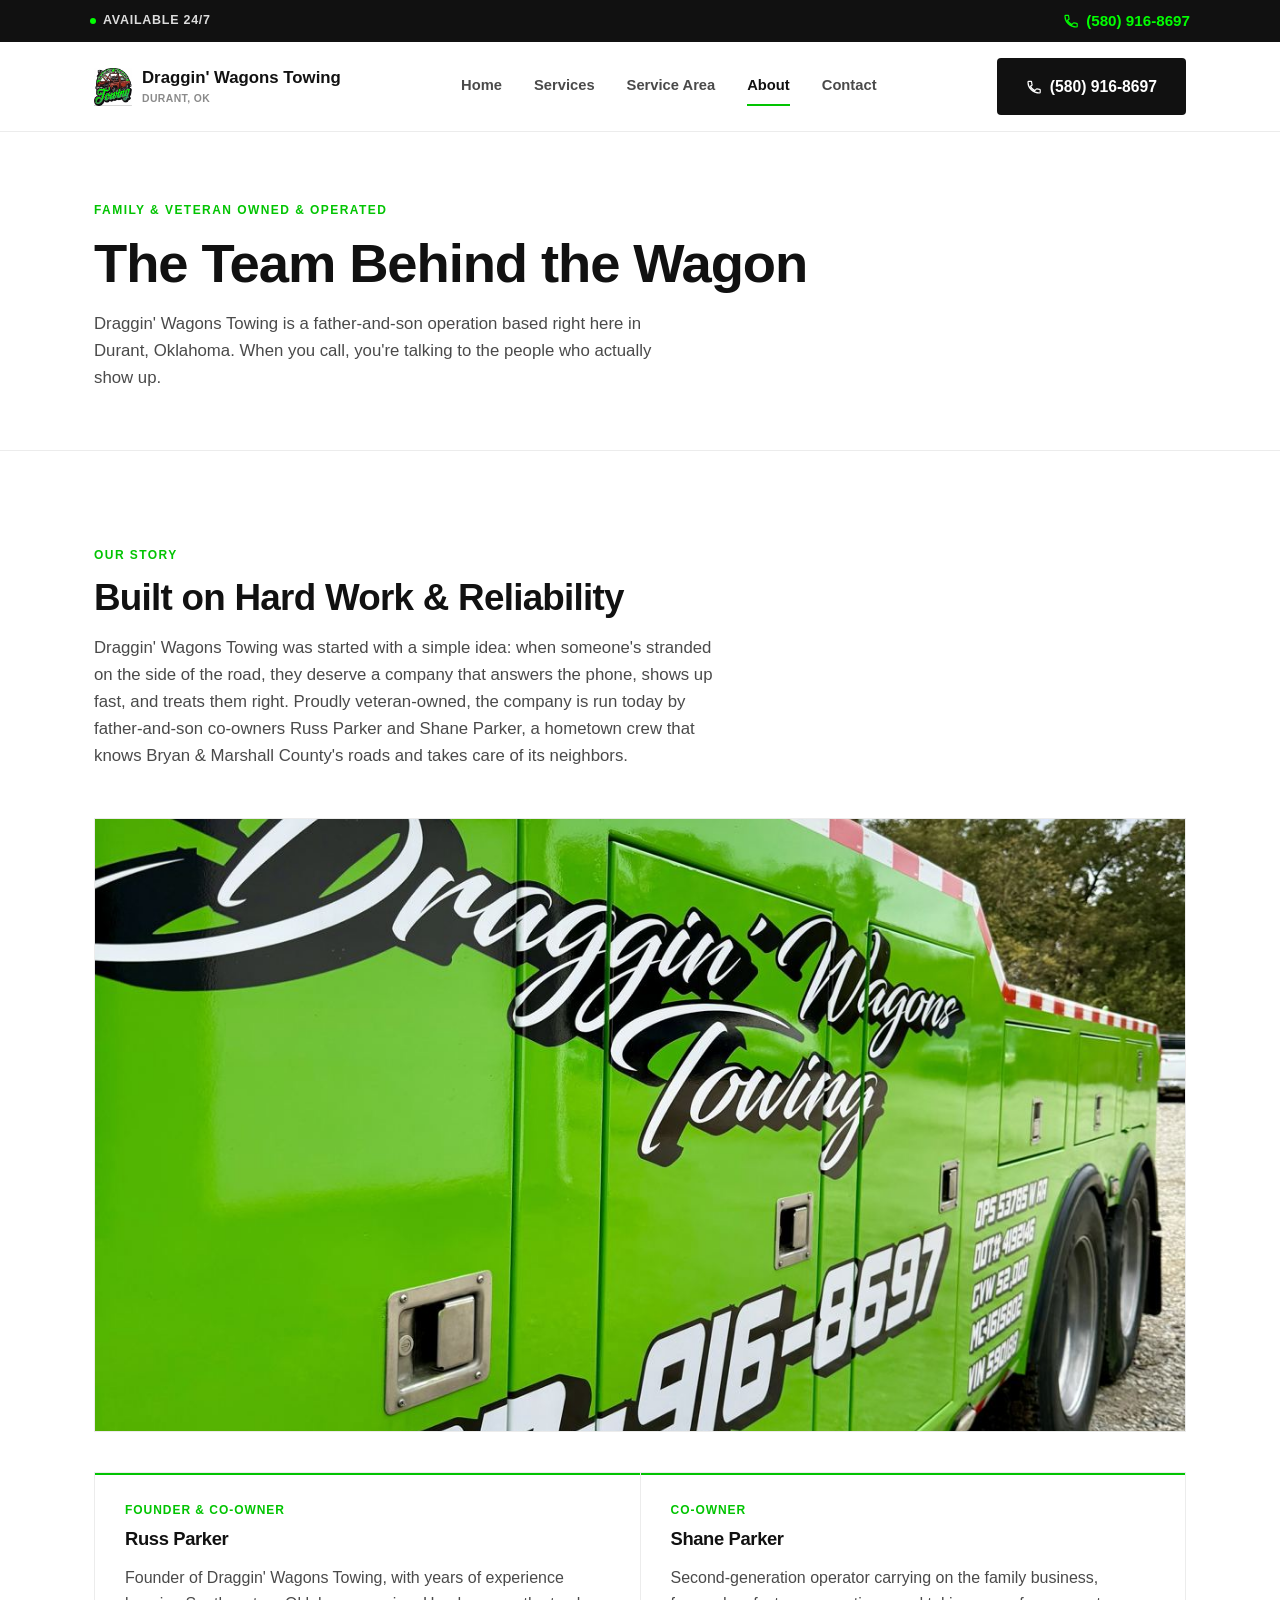
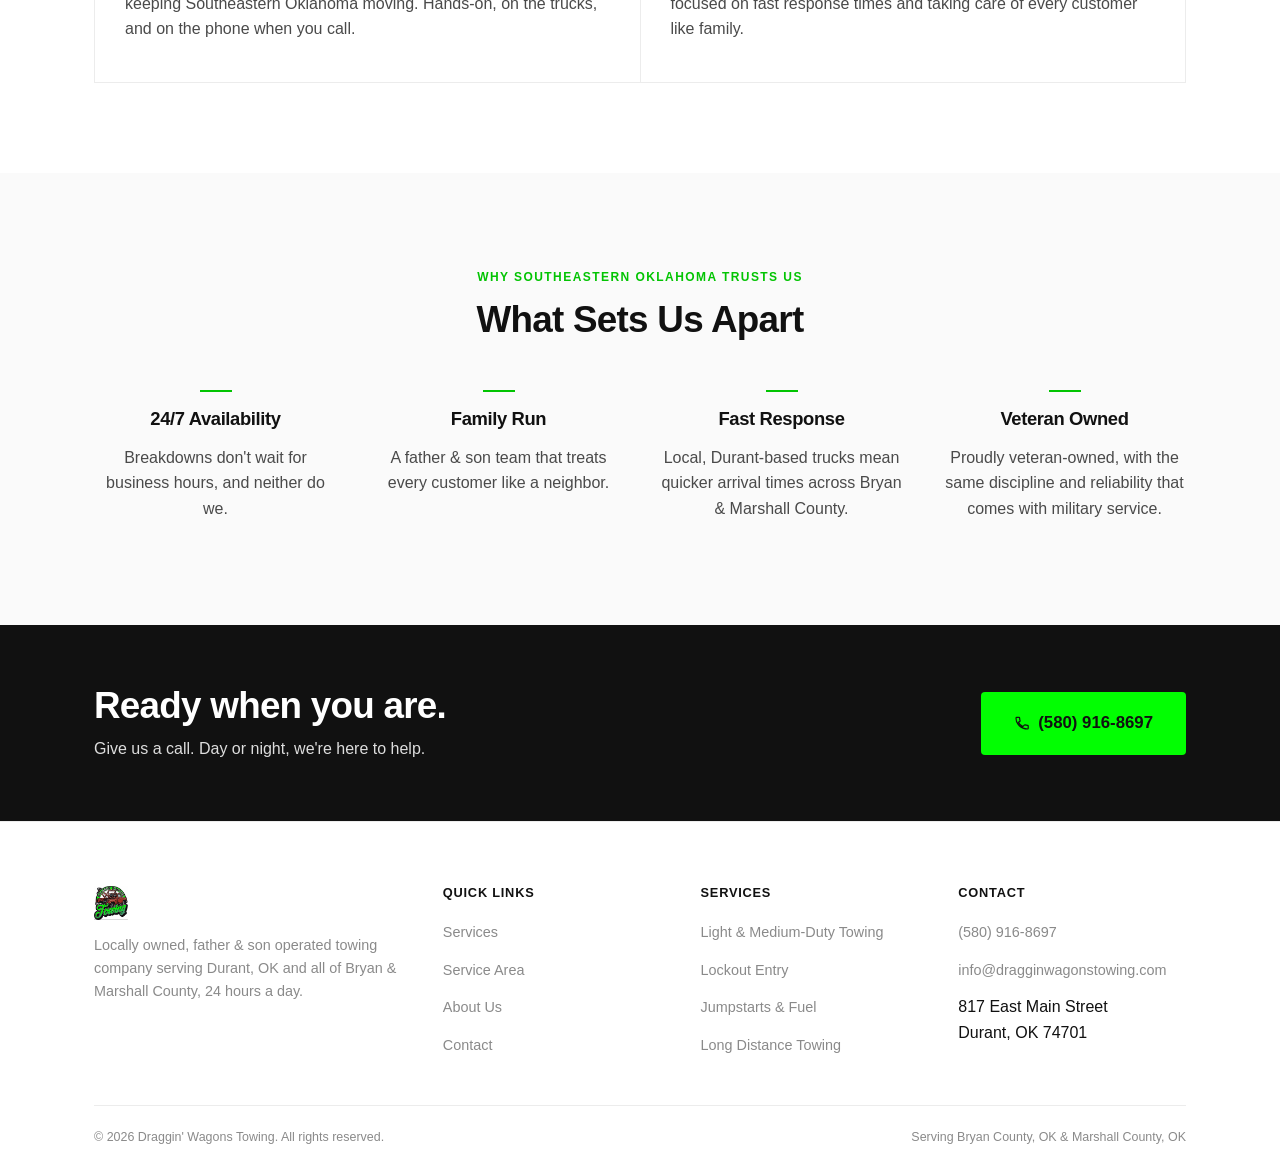
==== commit d03d06b7: "Swap About page photo for truck branding close-up Use IMG_9225 (logo + phone number side panel) inst" ====
--- a/about.html
+++ b/about.html
@@ -55,7 +55,7 @@
     </div>
 
     <div class="team-photo">
-      <img src="images/team-strapping-load.jpg" alt="Draggin' Wagons Towing crew member securing a load on the flatbed wrecker">
+      <img src="images/about-truck-branding.jpg" alt="Draggin' Wagons Towing wrecker with company logo and phone number">
     </div>
 
     <div class="team-grid">
--- a/css/style.css
+++ b/css/style.css
@@ -530,7 +530,7 @@
   aspect-ratio: 16 / 9;
 }
 
-.team-photo img { width: 100%; height: 100%; object-fit: cover; object-position: center 55%; }
+.team-photo img { width: 100%; height: 100%; object-fit: cover; object-position: center 50%; }
 
 @media (max-width: 700px) {
   .team-photo { aspect-ratio: 4 / 3; }
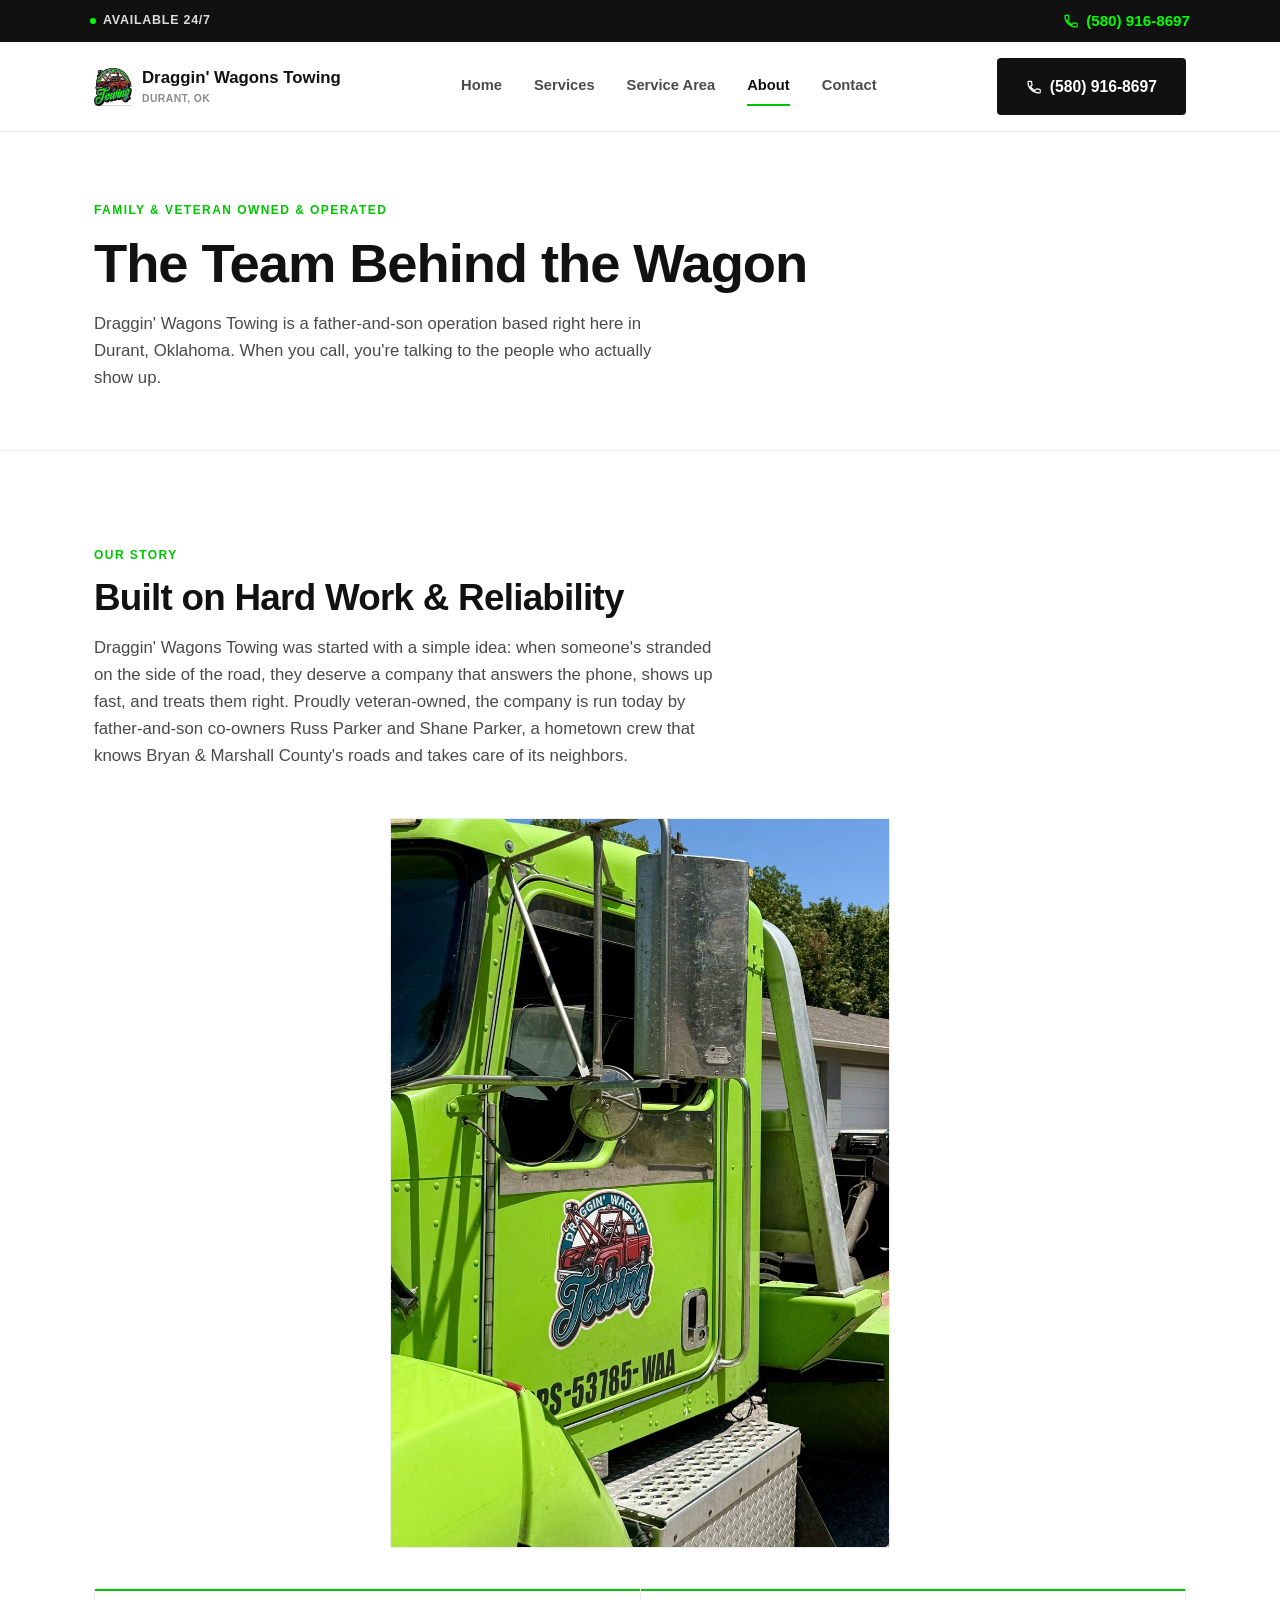
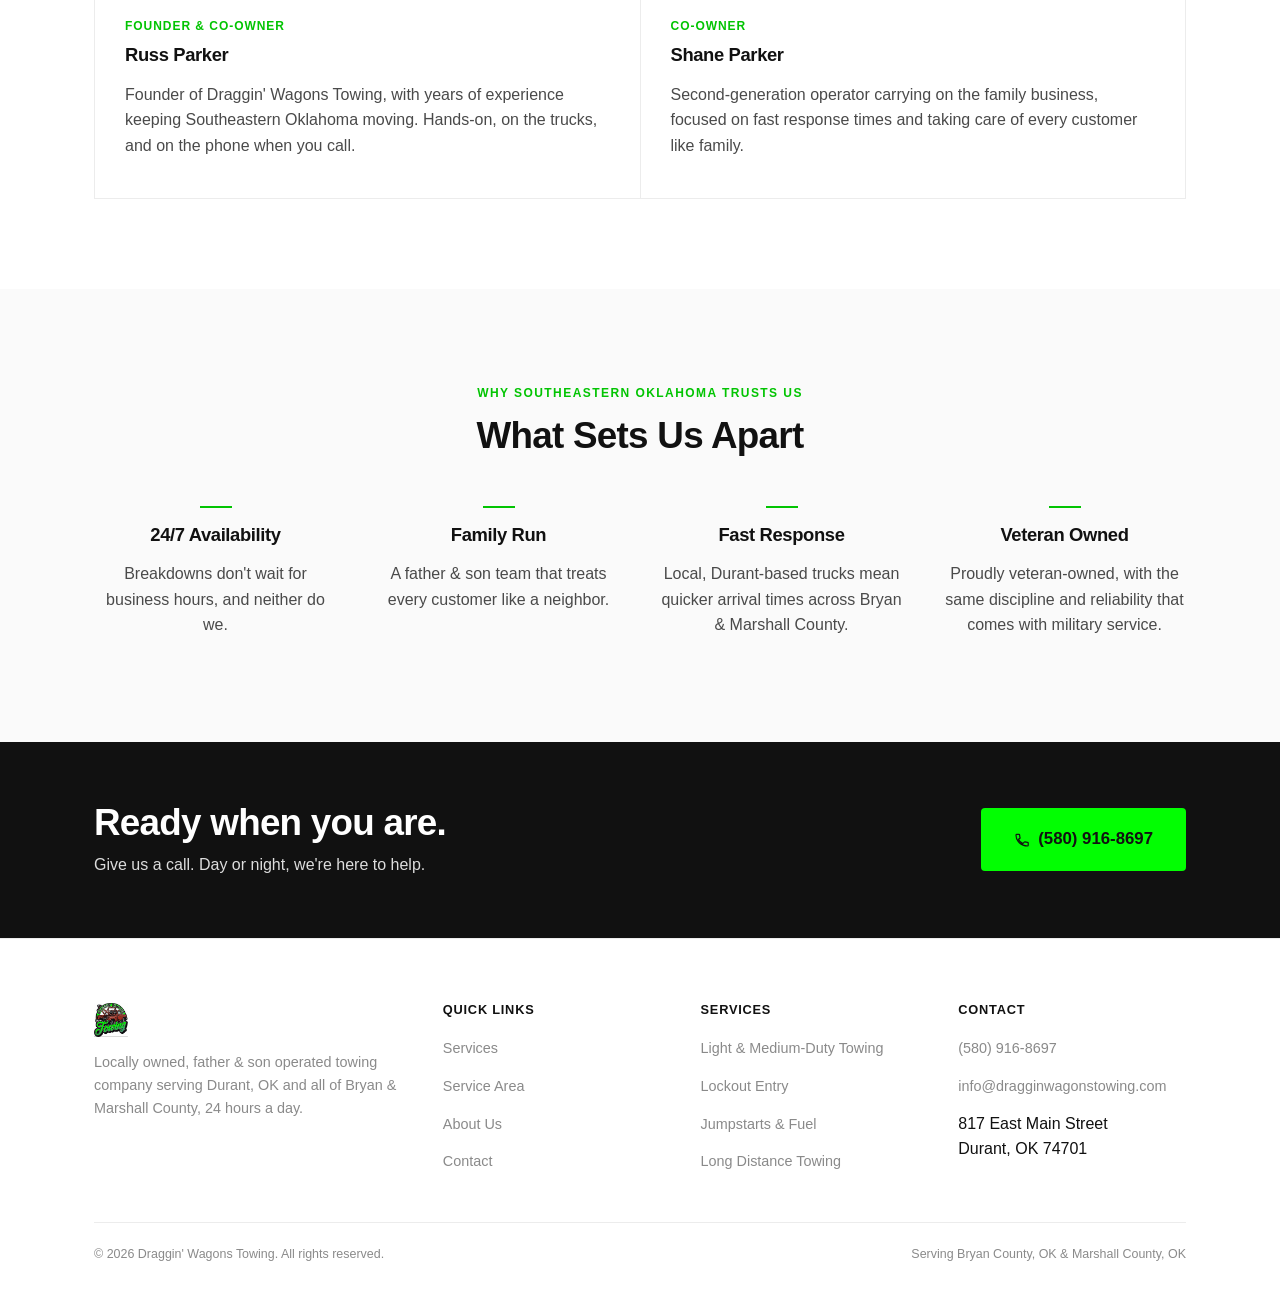
==== commit 8e3f6b6b: "Swap About page photo to fix clipped logo The truck-bed script decal photo had the top of the "D" fl" ====
--- a/about.html
+++ b/about.html
@@ -55,7 +55,7 @@
     </div>
 
     <div class="team-photo">
-      <img src="images/about-truck-branding.jpg" alt="Draggin' Wagons Towing wrecker with company logo and phone number">
+      <img src="images/about-truck-branding.jpg" alt="Draggin' Wagons Towing logo decal on the wrecker cab door">
     </div>
 
     <div class="team-grid">
--- a/css/style.css
+++ b/css/style.css
@@ -526,15 +526,11 @@
 .team-photo {
   border: 1px solid var(--gray-200);
   overflow: hidden;
-  margin-bottom: 40px;
-  aspect-ratio: 16 / 9;
-}
-
-.team-photo img { width: 100%; height: 100%; object-fit: cover; object-position: center 50%; }
-
-@media (max-width: 700px) {
-  .team-photo { aspect-ratio: 4 / 3; }
-}
+  margin: 0 auto 40px;
+  max-width: 500px;
+}
+
+.team-photo img { width: 100%; height: auto; display: block; }
 
 .team-card { background: var(--white); }
 .team-card .info { border-top: 2px solid var(--green); }
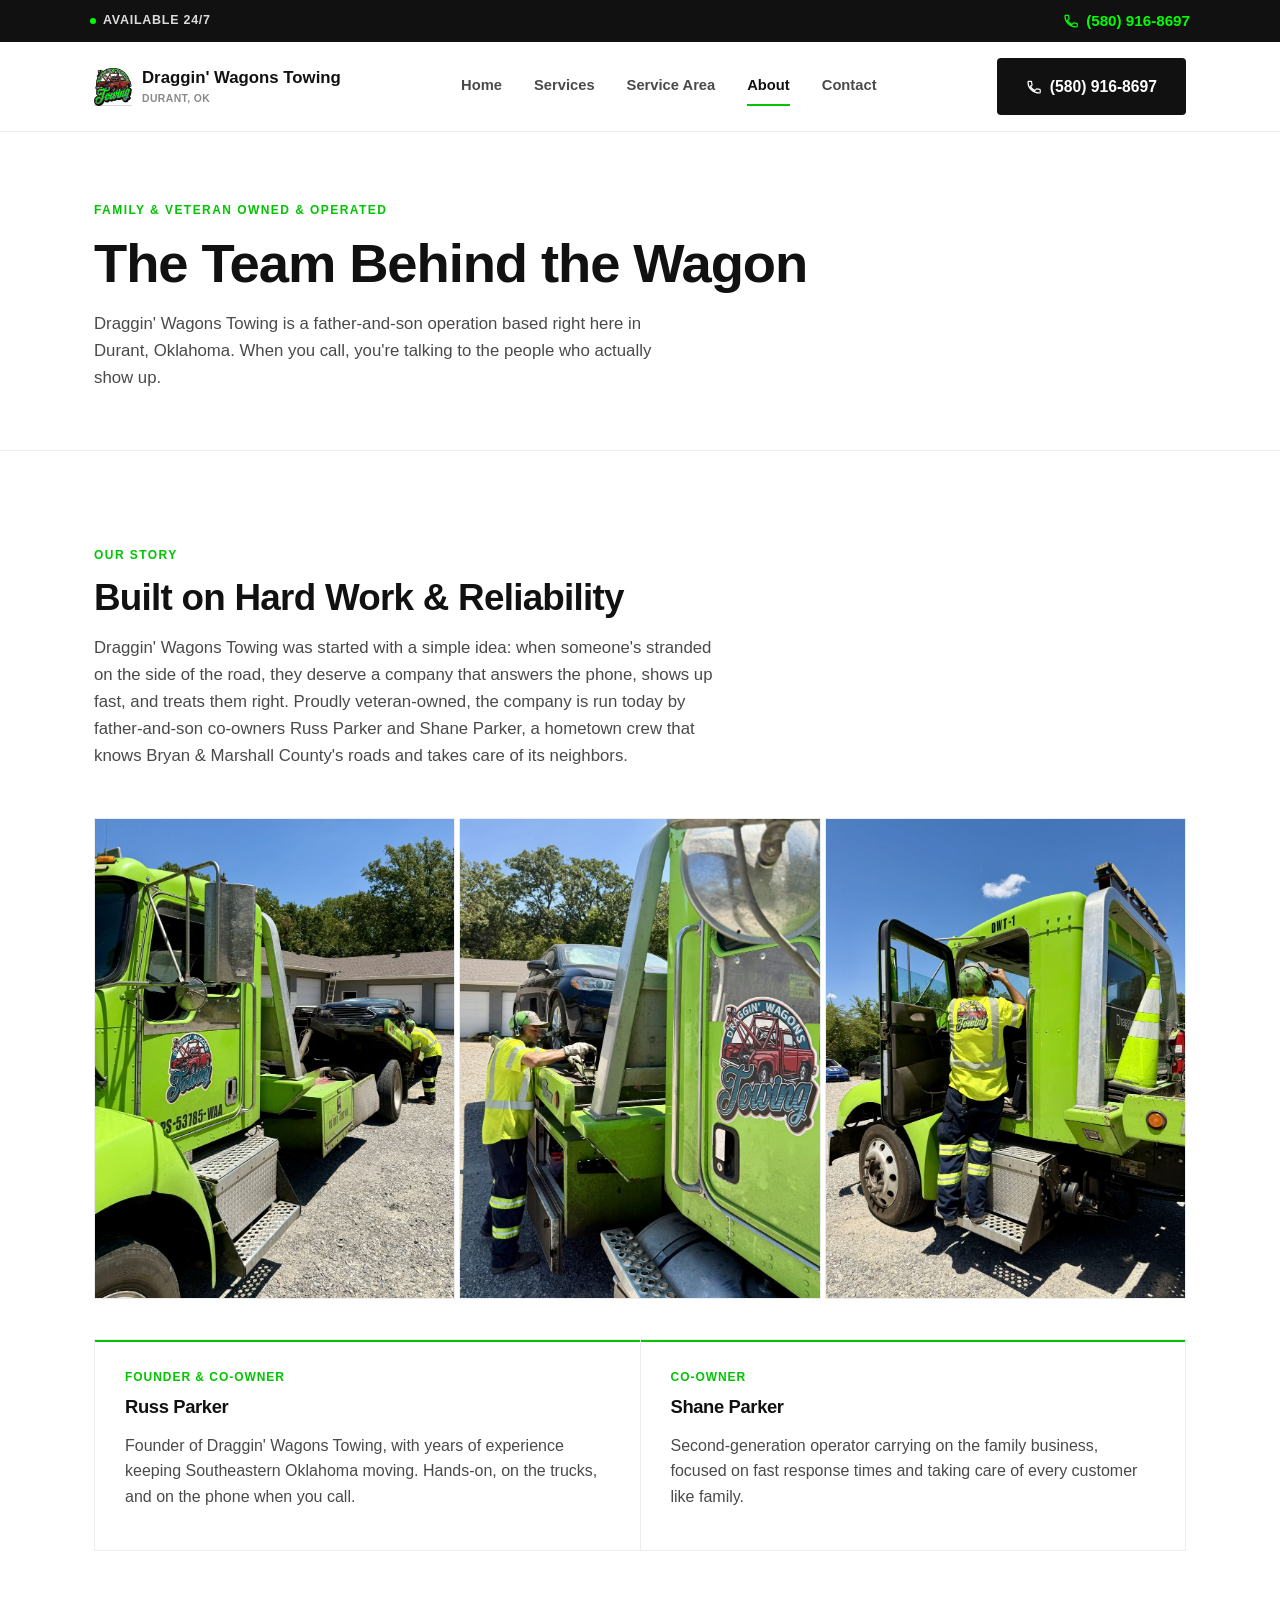
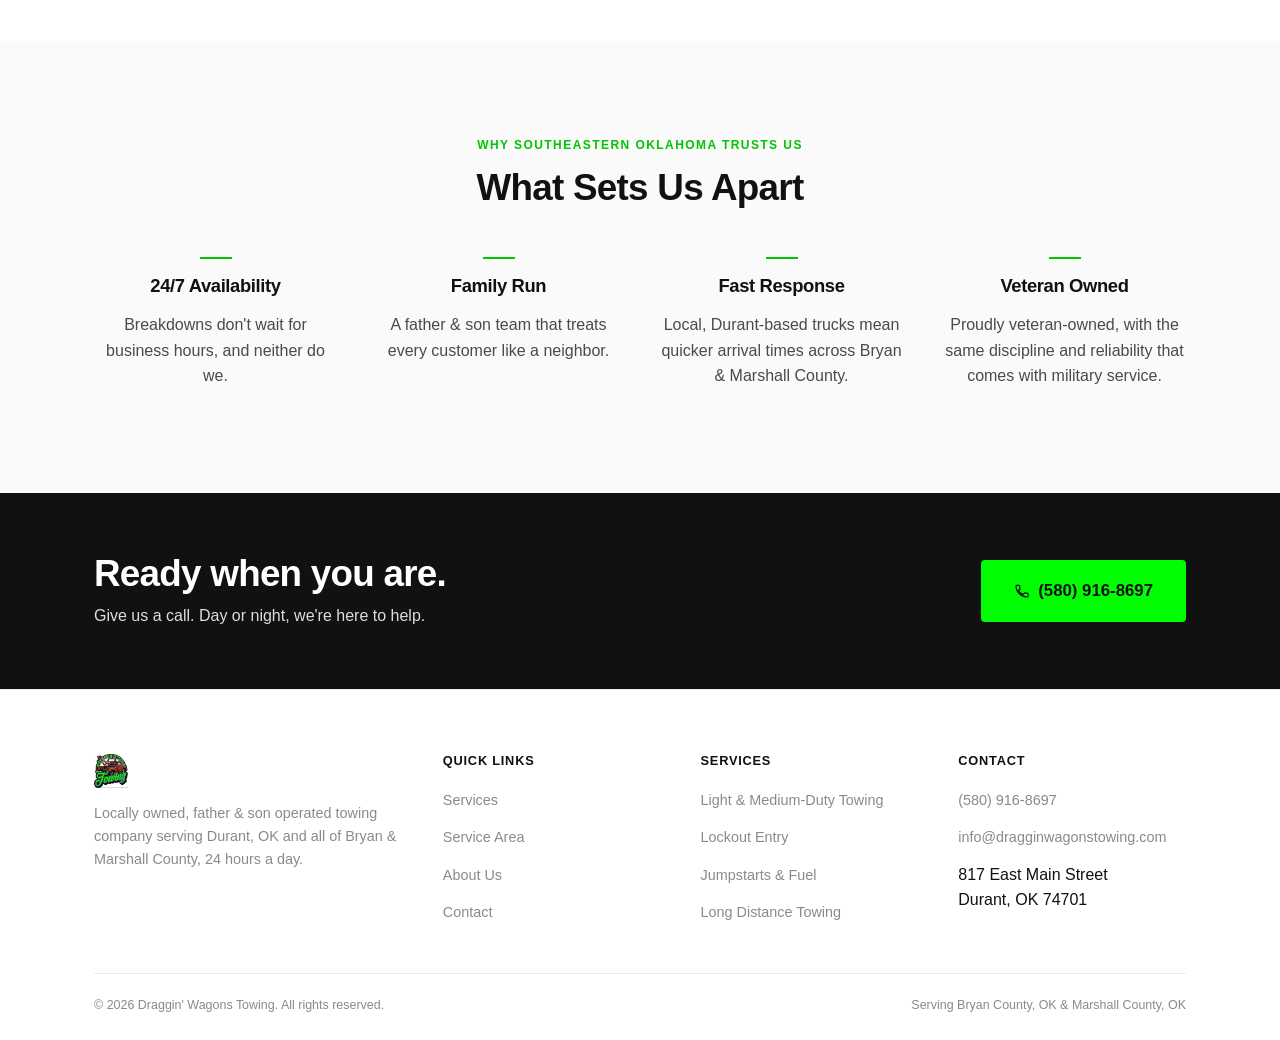
==== commit b3b040a1: "Replace single About page photo with 3-photo crew strip Line up three vertical crew action shots sid" ====
--- a/about.html
+++ b/about.html
@@ -55,7 +55,9 @@
     </div>
 
     <div class="team-photo">
-      <img src="images/about-truck-branding.jpg" alt="Draggin' Wagons Towing logo decal on the wrecker cab door">
+      <img src="images/about-crew-1.jpg" alt="Draggin' Wagons Towing crew member loading a vehicle onto the flatbed wrecker">
+      <img src="images/about-crew-2.jpg" alt="Draggin' Wagons Towing crew member securing a load with a ratchet strap">
+      <img src="images/about-crew-3.jpg" alt="Draggin' Wagons Towing crew member climbing into the wrecker cab">
     </div>
 
     <div class="team-grid">
--- a/css/style.css
+++ b/css/style.css
@@ -524,13 +524,18 @@
 }
 
 .team-photo {
-  border: 1px solid var(--gray-200);
-  overflow: hidden;
-  margin: 0 auto 40px;
-  max-width: 500px;
-}
-
-.team-photo img { width: 100%; height: auto; display: block; }
+  display: grid;
+  grid-template-columns: repeat(3, 1fr);
+  gap: 4px;
+  margin-bottom: 40px;
+}
+
+.team-photo img { width: 100%; height: 100%; aspect-ratio: 3 / 4; object-fit: cover; display: block; border: 1px solid var(--gray-200); }
+
+@media (max-width: 600px) {
+  .team-photo { grid-template-columns: 1fr; gap: 6px; }
+  .team-photo img { aspect-ratio: 4 / 3; }
+}
 
 .team-card { background: var(--white); }
 .team-card .info { border-top: 2px solid var(--green); }
